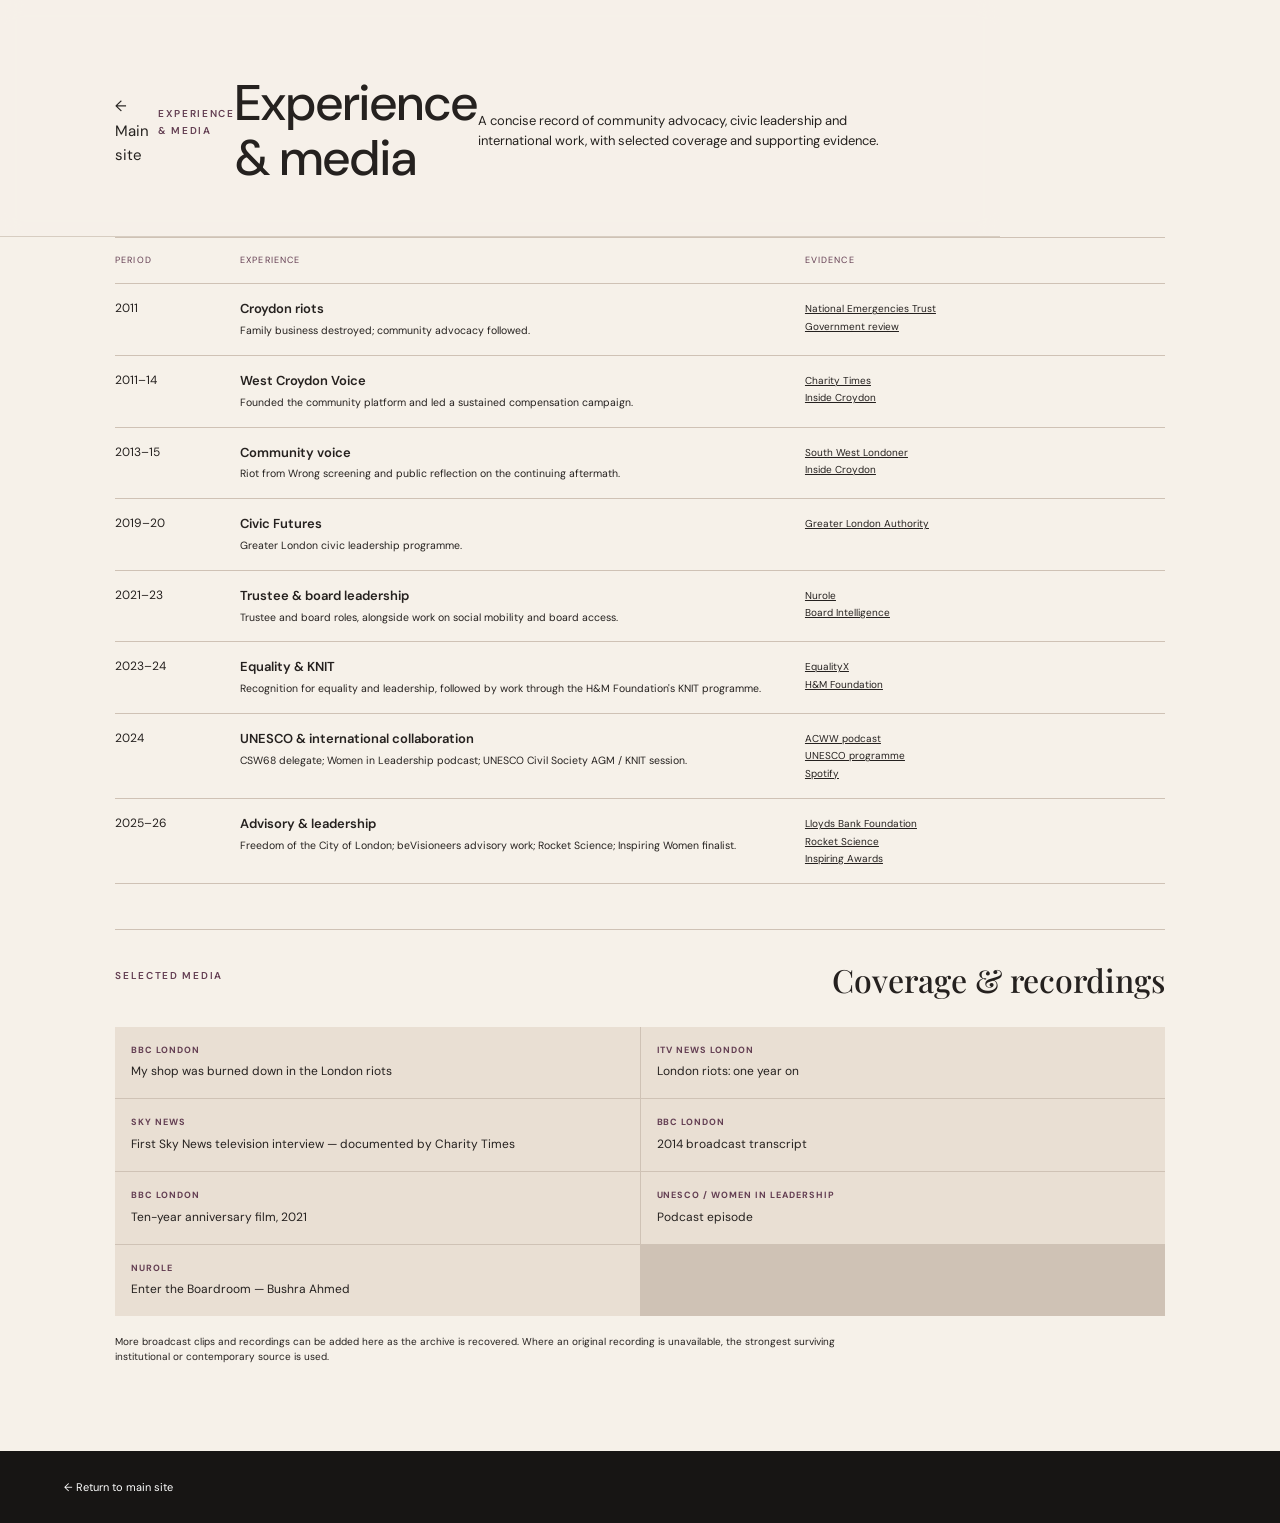
==== experience.html @ 8c18f3ee "Add files via upload" ====
<!doctype html>
<html lang="en">
<head>
<meta charset="utf-8"><meta name="viewport" content="width=device-width,initial-scale=1">
<title>Bushra Ahmed — Experience &amp; Media</title><link rel="stylesheet" href="styles.css">
</head>
<body>
<header class="record-head">
<a href="index.html">← Main site</a>
<p class="eyebrow">EXPERIENCE &amp; MEDIA</p>
<h1>Experience &amp; media</h1>
<p class="record-intro">A concise record of community advocacy, civic leadership and international work, with selected coverage and supporting evidence.</p>
</header>

<main class="record-main">
<section class="record-table">
<div class="record-row record-header"><div>Period</div><div>Experience</div><div>Evidence</div></div>
<div class="record-row"><div>2011</div><div><strong>Croydon riots</strong><small>Family business destroyed; community advocacy followed.</small></div><div><a href="https://nationalemergenciestrust.org.uk/bushra-ahmed-survivor-7-7-croydon-riots-2011/">National Emergencies Trust</a><br><a href="https://assets.publishing.service.gov.uk/government/uploads/system/uploads/attachment_data/file/255990/riot_damages_act_review.pdf">Government review</a></div></div>
<div class="record-row"><div>2011–14</div><div><strong>West Croydon Voice</strong><small>Founded the community platform and led a sustained compensation campaign.</small></div><div><a href="https://www.charitytimes.com/ct/interview-profile-bushra-ahmed.php">Charity Times</a><br><a href="https://insidecroydon.com/2013/11/26/aunt-of-mark-duggan-to-speak-at-riots-film-croydon-screening/">Inside Croydon</a></div></div>
<div class="record-row"><div>2013–15</div><div><strong>Community voice</strong><small>Riot from Wrong screening and public reflection on the continuing aftermath.</small></div><div><a href="https://www.swlondoner.co.uk/news/06122013-croydon-community-discuss-2011-riots-following-screening-of-award-winning-documentary">South West Londoner</a><br><a href="https://insidecroydon.com/2015/08/07/88-theres-real-anxiety-that-the-riots-could-happen-again/">Inside Croydon</a></div></div>
<div class="record-row"><div>2019–20</div><div><strong>Civic Futures</strong><small>Greater London civic leadership programme.</small></div><div><a href="https://www.london.gov.uk/programmes-strategies/communities-and-social-justice/civil-society/civic-futures">Greater London Authority</a></div></div>
<div class="record-row"><div>2021–23</div><div><strong>Trustee &amp; board leadership</strong><small>Trustee and board roles, alongside work on social mobility and board access.</small></div><div><a href="https://www.nurole.com/nurole-podcast-enter-the-boardroom">Nurole</a><br><a href="https://www.boardintelligence.com/blog/director-community-social-mobility">Board Intelligence</a></div></div>
<div class="record-row"><div>2023–24</div><div><strong>Equality &amp; KNIT</strong><small>Recognition for equality and leadership, followed by work through the H&amp;M Foundation's KNIT programme.</small></div><div><a href="https://www.equalityx.co.uk/europe-winners-2023">EqualityX</a><br><a href="https://hmfoundation.com/project/knit-accelerating-inclusion-in-fashion/">H&amp;M Foundation</a></div></div>
<div class="record-row"><div>2024</div><div><strong>UNESCO &amp; international collaboration</strong><small>CSW68 delegate; Women in Leadership podcast; UNESCO Civil Society AGM / KNIT session.</small></div><div><a href="https://acww.org.uk/podcast">ACWW podcast</a><br><a href="https://indico.un.org/event/1014712/attachments/19116/55444/2024CIONG%20-%20Preliminary%20Programme.pdf">UNESCO programme</a><br><a href="https://open.spotify.com/episode/09EClgMxt04wd1wsuZ6Qv9">Spotify</a></div></div>
<div class="record-row"><div>2025–26</div><div><strong>Advisory &amp; leadership</strong><small>Freedom of the City of London; beVisioneers advisory work; Rocket Science; Inspiring Women finalist.</small></div><div><a href="https://www.lloydsbankfoundation.org.uk/about-us/meet-us/bushra-ahmed/">Lloyds Bank Foundation</a><br><a href="https://rocketsciencelab.co.uk/staff/bushra-ahmed/">Rocket Science</a><br><a href="https://www.inspiringawards.co.uk/2026-finalist-bushra-ahmed/">Inspiring Awards</a></div></div>
</section>

<section class="media-record">
<div class="section-heading"><p class="eyebrow">SELECTED MEDIA</p><h2>Coverage &amp; recordings</h2></div>
<div class="media-list">
<a href="https://www.facebook.com/BBCLondon/videos/my-shop-was-burned-down-in-the-london-riots/546821029788442/"><b>BBC London</b><span>My shop was burned down in the London riots</span></a>
<a href="https://www.itv.com/news/london/story/2012-08-06/london-riots-one-year-on/"><b>ITV News London</b><span>London riots: one year on</span></a>
<a href="https://www.charitytimes.com/ct/interview-profile-bushra-ahmed.php"><b>Sky News</b><span>First Sky News television interview — documented by Charity Times</span></a>
<a href="https://subsaga.com/bbc/weather/bbc-london-news/2014/06/05/b045g519.html"><b>BBC London</b><span>2014 broadcast transcript</span></a>
<a href="https://www.youtube.com/watch?v=dvjyltSQkc4"><b>BBC London</b><span>Ten-year anniversary film, 2021</span></a>
<a href="https://open.spotify.com/episode/09EClgMxt04wd1wsuZ6Qv9"><b>UNESCO / Women in Leadership</b><span>Podcast episode</span></a>
<a href="https://www.nurole.com/nurole-podcast-enter-the-boardroom"><b>Nurole</b><span>Enter the Boardroom — Bushra Ahmed</span></a>
</div>
<p class="archive-note-small">More broadcast clips and recordings can be added here as the archive is recovered. Where an original recording is unavailable, the strongest surviving institutional or contemporary source is used.</p>
</section>
</main>
<footer><a href="index.html">← Return to main site</a></footer>
</body></html>
---- styles.css ----
@import url('https://fonts.googleapis.com/css2?family=DM+Sans:wght@400;500;600&family=Playfair+Display:ital,wght@0,500;0,600;1,500;1,600&display=swap');:root{--paper:#f6f1e9;--ink:#25211f;--plum:#633e52;--sand:#e9dfd3;--line:#d7cdc1}*{box-sizing:border-box}html{scroll-behavior:smooth}body{margin:0;background:var(--paper);color:var(--ink);font:15px/1.65 'DM Sans',sans-serif}a{color:inherit;text-decoration:none}header{position:sticky;top:0;z-index:9;display:flex;justify-content:space-between;align-items:center;padding:17px 5vw;background:#f6f1e9ee;backdrop-filter:blur(10px);border-bottom:1px solid var(--line)}.brand{font-size:12px;font-weight:600;letter-spacing:.1em}nav{display:flex;gap:22px;font-size:11px}.eyebrow{font-size:10px;letter-spacing:.17em;font-weight:600;color:var(--plum);margin:0 0 17px}.opening{min-height:78vh;display:grid;grid-template-columns:1.25fr .65fr;gap:8vw;align-items:center;padding:7vw 9vw}.opening h1,h2{font:500 clamp(43px,5.7vw,80px)/1.04 'Playfair Display',serif;margin:0}.opening h1 em,h2 em{color:var(--plum)}.lede{max-width:690px;font-size:18px;margin:28px 0}.button{display:inline-block;background:var(--plum);color:#fff;padding:12px 20px;font-size:12px;font-weight:600}.photo{min-height:390px;background:linear-gradient(145deg,#c6baaf,#e3dbd1 48%,#97877d);display:flex;align-items:flex-end;padding:25px;color:#fff;position:relative;overflow:hidden}.photo:before{content:'';position:absolute;inset:0;background:linear-gradient(180deg,transparent 30%,#201b1b99)}.photo>div{position:relative;z-index:1}.photo span,.photo strong,.photo small{display:block}.photo span{font-size:9px;letter-spacing:.15em}.photo strong{font:500 27px 'Playfair Display',serif;margin:4px 0}.photo small{font-size:11px}.portrait{min-height:470px}.now{background:var(--plum);color:#fff;padding:8vw 9vw}.now h2{margin-bottom:48px}.light{color:#e0d0bc}.now-grid{display:grid;grid-template-columns:repeat(4,1fr);gap:22px}.now-grid article{border-top:1px solid #ffffff55;padding:20px 2px}.now-grid article>span{font-size:10px;color:#dec7a9}.now-grid h3{font:500 28px 'Playfair Display',serif;margin:10px 0}.now-grid p{margin:0}.now-grid .role{margin-top:17px;color:#dbc7a9;font-size:12px}.now-grid a{display:inline-block;margin-top:12px;color:#dec7a9;font-size:10px}.now-note{margin-top:35px;padding-top:20px;border-top:1px solid #ffffff33;font-size:12px;color:#eee1d2}.now-note a{color:#dec7a9}.work{display:grid;grid-template-columns:.7fr 1.3fr;gap:9vw;padding:10vw 9vw}.work-list{display:grid;grid-template-columns:1fr 1fr;gap:0 35px}.work-list div{border-top:1px solid var(--line);padding:20px 0}.work-list b{font:500 25px 'Playfair Display',serif}.work-list p{margin:7px 0}.humanitree{display:grid;grid-template-columns:1fr 1fr;gap:8vw;padding:0 9vw 10vw;align-items:center}.humanitree h2{margin-bottom:20px}.humanitree a{color:var(--plum);font-weight:600;font-size:12px;display:block;margin-top:9px}.journey{background:var(--sand);padding:10vw 9vw}.timeline{display:grid;grid-template-columns:repeat(2,1fr);gap:0 50px;margin-top:55px}.timeline>div{display:grid;grid-template-columns:90px 1fr;gap:8px;border-top:1px solid #cfc2b5;padding:18px 0;min-height:100px}.timeline b{font-size:11px;color:var(--plum)}.timeline span{font:500 24px 'Playfair Display',serif}.timeline small{grid-column:2;font-size:12px}.timeline a{grid-column:2;color:var(--plum);font-size:10px;font-weight:600}.voice{background:var(--ink);color:#fff;padding:10vw 9vw;display:grid;grid-template-columns:1fr 1fr;gap:9vw}.voice h2{margin-bottom:25px}.media-cards{display:grid;grid-template-columns:1fr 1fr;gap:15px}.media-cards article{border:1px solid #ffffff33;padding:25px;min-height:125px}.media-cards b{display:block;font-size:10px;letter-spacing:.12em;color:#dec7a9}.media-cards span{display:block;margin-top:10px;font:500 20px 'Playfair Display',serif}.media-cards small{display:block;margin-top:8px;color:#c8bdb3}.evidence{display:grid;grid-template-columns:.7fr 1.3fr;gap:8vw;padding:9vw;background:#eee5db}.evidence h2{font-size:clamp(48px,6vw,78px)}.sourceintro{max-width:600px}.source-groups{display:grid;grid-template-columns:1fr 1fr;gap:25px 40px}.source-groups h3{grid-column:1/-1;margin:15px 0 -15px;font:500 25px 'Playfair Display',serif}.source-groups a{color:var(--plum);font-size:12px;font-weight:600;border-top:1px solid var(--line);padding-top:10px}.contact{text-align:center;padding:11vw 7vw}.contact h2{margin-bottom:20px}.contact .button{margin-top:10px}footer{background:#171514;color:#fff;padding:27px 5vw;display:flex;justify-content:space-between;font-size:11px}@media(max-width:800px){nav{display:none}.opening,.work,.humanitree,.voice,.evidence{grid-template-columns:1fr;padding:17vw 7vw}.portrait{min-height:400px}.now,.journey,.contact{padding:17vw 7vw}.now-grid,.work-list,.media-cards,.source-groups{grid-template-columns:1fr 1fr}.timeline{grid-template-columns:1fr}footer{flex-direction:column;gap:9px}}@media(max-width:520px){.now-grid,.work-list,.media-cards,.source-groups{grid-template-columns:1fr}.opening h1{font-size:48px}}
.unesco-feature{display:grid;grid-template-columns:1.25fr .75fr;gap:8vw;padding:10vw 9vw;background:#e8ded2}.unesco-feature h2{margin-bottom:25px}.unesco-buttons{display:flex;gap:10px;flex-wrap:wrap;margin-top:25px}.button.secondary{background:transparent;color:var(--plum);border:1px solid var(--plum)}.verification{font-size:11px;color:#6f6259;margin-top:20px}.unesco-facts{border-left:1px solid #cfc2b5;padding-left:35px}.unesco-facts div{border-top:1px solid #cfc2b5;padding:20px 0}.unesco-facts b{display:block;font-size:10px;letter-spacing:.14em;color:var(--plum)}.unesco-facts span{display:block;font:500 22px 'Playfair Display',serif;margin-top:5px}@media(max-width:800px){.unesco-feature{grid-template-columns:1fr;padding:17vw 7vw}.unesco-facts{border-left:0;padding-left:0}}

.compact-timeline{max-width:900px;margin:55px auto 0;border-left:1px solid #cfc2b5;padding-left:38px}.compact-timeline>div{position:relative;border-top:1px solid #cfc2b5;padding:22px 0 24px;display:grid;grid-template-columns:125px 1fr;gap:8px}.compact-timeline>div:before{content:'';position:absolute;left:-43px;top:29px;width:8px;height:8px;border:1px solid #8c7565;background:var(--sand);border-radius:50%}.compact-timeline b{font-size:11px;color:var(--plum)}.compact-timeline span{font:500 25px 'Playfair Display',serif}.compact-timeline small{grid-column:2;font-size:12px;max-width:620px}@media(max-width:600px){.compact-timeline{padding-left:25px}.compact-timeline>div{grid-template-columns:1fr}.compact-timeline small{grid-column:auto}.compact-timeline>div:before{left:-30px}}

/* Final compact homepage timeline */
.journey{padding:7vw 9vw}.compact-timeline{max-width:900px;margin:35px auto 0;border-top:1px solid #cfc2b5}.compact-timeline>div{display:grid;grid-template-columns:100px 1fr 1.6fr;gap:15px;align-items:baseline;border-bottom:1px solid #cfc2b5;padding:16px 0}.compact-timeline b{font-size:10px;letter-spacing:.08em;color:var(--plum)}.compact-timeline span{font:500 20px 'Playfair Display',serif}.compact-timeline small{font-size:11px;line-height:1.5}.journey-note{max-width:900px;margin:22px auto 0;font-size:11px}.journey-note a{text-decoration:underline}@media(max-width:650px){.journey{padding:12vw 7vw}.compact-timeline>div{grid-template-columns:75px 1fr;gap:5px}.compact-timeline small{grid-column:2}.compact-timeline span{font-size:18px}}

.media-voice-archive{margin-top:45px;padding-top:30px;border-top:1px solid #cfc2b5}.media-links{display:grid;grid-template-columns:repeat(2,1fr);gap:1px;background:#cfc2b5}.media-links a{background:var(--sand);padding:22px;text-decoration:none}.media-links b{display:block;font-size:9px;letter-spacing:.12em;color:var(--plum)}.media-links span{display:block;margin-top:7px;font:500 17px 'Playfair Display',serif}@media(max-width:650px){.media-links{grid-template-columns:1fr}.media-links a{padding:18px 0;border-bottom:1px solid #cfc2b5}}

.section-heading{display:flex;justify-content:space-between;align-items:end;gap:25px}.section-heading h2{font-size:clamp(24px,3vw,38px);margin:5px 0}.journey-button{font-size:12px;text-decoration:underline;white-space:nowrap}.journey-summary{max-width:780px;font-size:13px}.record-head{padding:6vw 9vw 4vw;max-width:1000px}.record-head h1{font-size:clamp(34px,5vw,58px);font-weight:500;line-height:1.05;margin:14px 0}.record-intro{max-width:680px;font-size:14px;line-height:1.6}.record-main{padding:0 9vw 8vw}.record-table{max-width:1100px;border-top:1px solid #cfc2b5}.record-row{display:grid;grid-template-columns:100px 1.5fr 1fr;gap:25px;border-bottom:1px solid #cfc2b5;padding:19px 0;align-items:start;font-size:12px;line-height:1.45}.record-header{font-size:9px;text-transform:uppercase;letter-spacing:.12em;color:var(--plum);padding:10px 0}.record-row strong{display:block;font-size:14px;font-weight:600}.record-row small{display:block;margin-top:4px;font-size:11px;line-height:1.5}.record-row a{font-size:10px;text-decoration:underline}.media-record{max-width:1100px;margin-top:60px;padding-top:35px;border-top:1px solid #cfc2b5}.media-list{display:grid;grid-template-columns:repeat(2,1fr);gap:1px;background:#cfc2b5;margin-top:25px}.media-list a{background:var(--sand);padding:19px;text-decoration:none}.media-list b{display:block;font-size:9px;letter-spacing:.11em;color:var(--plum);text-transform:uppercase}.media-list span{display:block;margin-top:5px;font-size:13px}.archive-note-small{font-size:10px;line-height:1.5;max-width:760px;margin-top:18px}@media(max-width:700px){.section-heading{display:block}.record-head{padding:12vw 7vw 6vw}.record-main{padding:0 7vw 12vw}.record-row{grid-template-columns:65px 1fr;gap:12px}.record-row>div:nth-child(3){grid-column:2}.record-header{display:none}.media-list{grid-template-columns:1fr}}

/* Cohesive professional record/media page */
.record-head{padding:5vw 9vw 3vw}
.record-head h1{font-size:clamp(30px,4vw,50px);font-weight:500;line-height:1.1;margin:12px 0}
.record-intro{font-size:13px;line-height:1.55}
.record-main{padding:0 9vw 6vw}
.section-heading h2{font-size:clamp(22px,2.5vw,32px);font-weight:500;margin:5px 0}
.media-record{margin-top:45px;padding-top:28px}
.media-list a{padding:16px}
.media-list span{font-size:12px}
.record-row{padding:16px 0}
.record-row strong{font-size:13px}
.record-row small{font-size:10.5px}
@media(max-width:700px){.record-head{padding:10vw 7vw 5vw}.record-main{padding:0 7vw 10vw}}
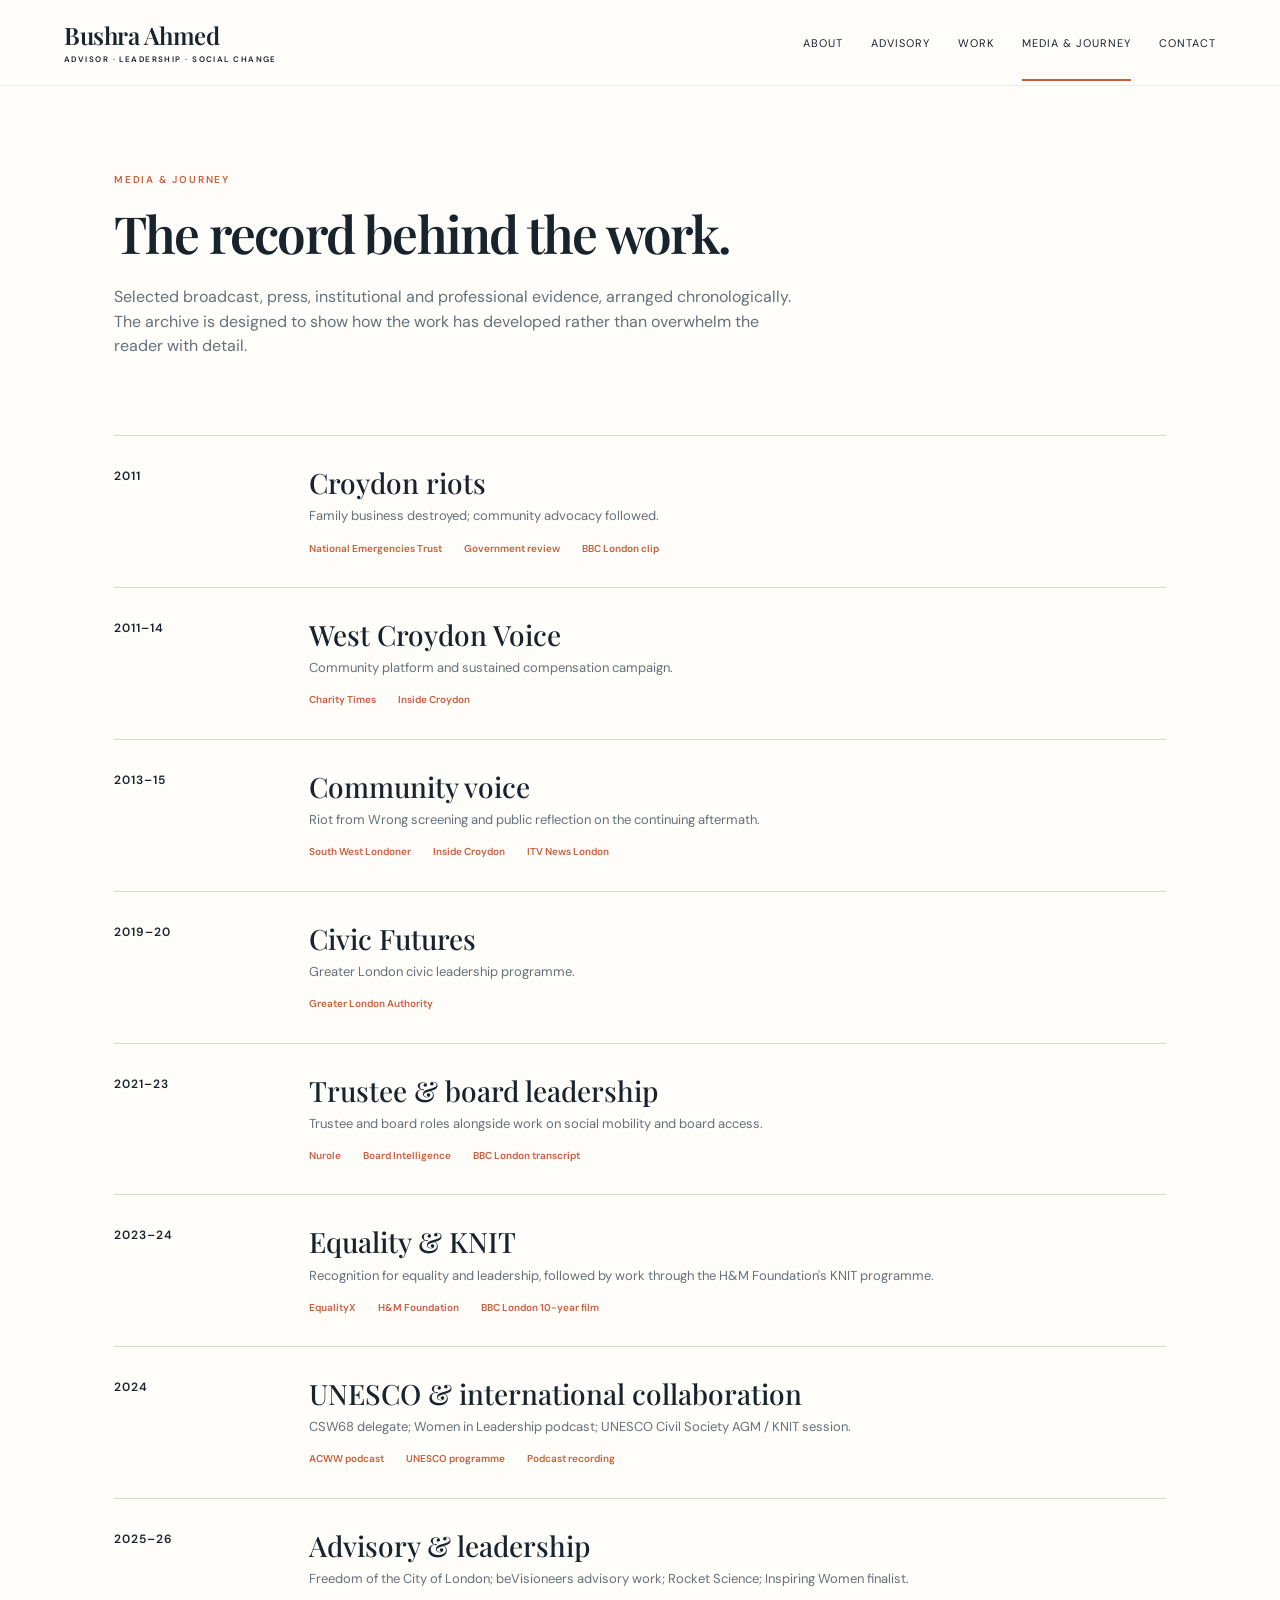
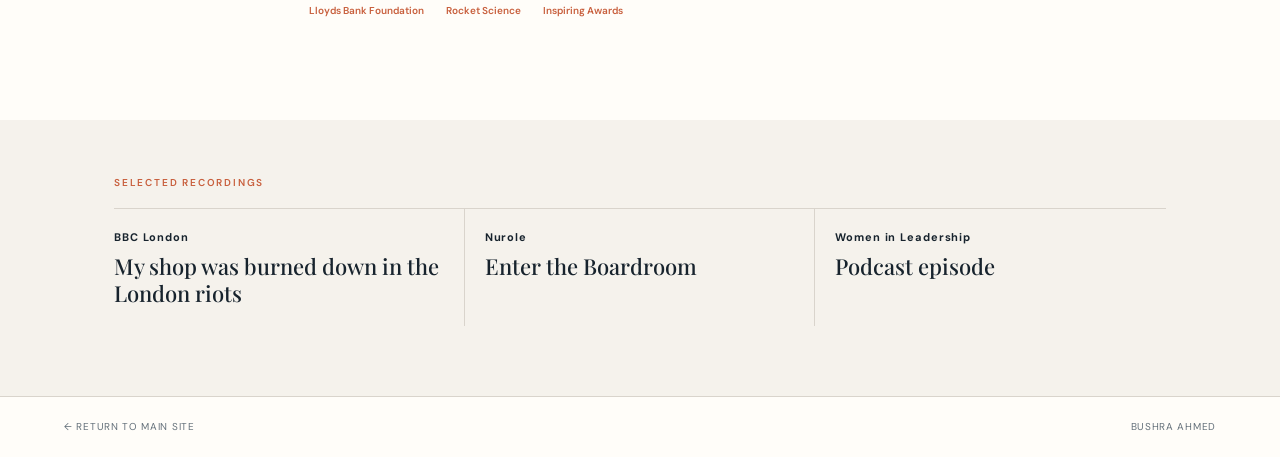
==== commit 1d4c32fd: "Add files via upload" ====
--- a/experience.html
+++ b/experience.html
@@ -1,43 +1,20 @@
 <!doctype html>
 <html lang="en">
-<head>
-<meta charset="utf-8"><meta name="viewport" content="width=device-width,initial-scale=1">
-<title>Bushra Ahmed — Experience &amp; Media</title><link rel="stylesheet" href="styles.css">
-</head>
+<head><meta charset="utf-8"><meta name="viewport" content="width=device-width,initial-scale=1"><title>Bushra Ahmed | Media & Journey</title><meta name="description" content="Bushra Ahmed — selected media, evidence and professional journey."><link rel="stylesheet" href="styles.css"></head>
 <body>
-<header class="record-head">
-<a href="index.html">← Main site</a>
-<p class="eyebrow">EXPERIENCE &amp; MEDIA</p>
-<h1>Experience &amp; media</h1>
-<p class="record-intro">A concise record of community advocacy, civic leadership and international work, with selected coverage and supporting evidence.</p>
-</header>
-
-<main class="record-main">
-<section class="record-table">
-<div class="record-row record-header"><div>Period</div><div>Experience</div><div>Evidence</div></div>
-<div class="record-row"><div>2011</div><div><strong>Croydon riots</strong><small>Family business destroyed; community advocacy followed.</small></div><div><a href="https://nationalemergenciestrust.org.uk/bushra-ahmed-survivor-7-7-croydon-riots-2011/">National Emergencies Trust</a><br><a href="https://assets.publishing.service.gov.uk/government/uploads/system/uploads/attachment_data/file/255990/riot_damages_act_review.pdf">Government review</a></div></div>
-<div class="record-row"><div>2011–14</div><div><strong>West Croydon Voice</strong><small>Founded the community platform and led a sustained compensation campaign.</small></div><div><a href="https://www.charitytimes.com/ct/interview-profile-bushra-ahmed.php">Charity Times</a><br><a href="https://insidecroydon.com/2013/11/26/aunt-of-mark-duggan-to-speak-at-riots-film-croydon-screening/">Inside Croydon</a></div></div>
-<div class="record-row"><div>2013–15</div><div><strong>Community voice</strong><small>Riot from Wrong screening and public reflection on the continuing aftermath.</small></div><div><a href="https://www.swlondoner.co.uk/news/06122013-croydon-community-discuss-2011-riots-following-screening-of-award-winning-documentary">South West Londoner</a><br><a href="https://insidecroydon.com/2015/08/07/88-theres-real-anxiety-that-the-riots-could-happen-again/">Inside Croydon</a></div></div>
-<div class="record-row"><div>2019–20</div><div><strong>Civic Futures</strong><small>Greater London civic leadership programme.</small></div><div><a href="https://www.london.gov.uk/programmes-strategies/communities-and-social-justice/civil-society/civic-futures">Greater London Authority</a></div></div>
-<div class="record-row"><div>2021–23</div><div><strong>Trustee &amp; board leadership</strong><small>Trustee and board roles, alongside work on social mobility and board access.</small></div><div><a href="https://www.nurole.com/nurole-podcast-enter-the-boardroom">Nurole</a><br><a href="https://www.boardintelligence.com/blog/director-community-social-mobility">Board Intelligence</a></div></div>
-<div class="record-row"><div>2023–24</div><div><strong>Equality &amp; KNIT</strong><small>Recognition for equality and leadership, followed by work through the H&amp;M Foundation's KNIT programme.</small></div><div><a href="https://www.equalityx.co.uk/europe-winners-2023">EqualityX</a><br><a href="https://hmfoundation.com/project/knit-accelerating-inclusion-in-fashion/">H&amp;M Foundation</a></div></div>
-<div class="record-row"><div>2024</div><div><strong>UNESCO &amp; international collaboration</strong><small>CSW68 delegate; Women in Leadership podcast; UNESCO Civil Society AGM / KNIT session.</small></div><div><a href="https://acww.org.uk/podcast">ACWW podcast</a><br><a href="https://indico.un.org/event/1014712/attachments/19116/55444/2024CIONG%20-%20Preliminary%20Programme.pdf">UNESCO programme</a><br><a href="https://open.spotify.com/episode/09EClgMxt04wd1wsuZ6Qv9">Spotify</a></div></div>
-<div class="record-row"><div>2025–26</div><div><strong>Advisory &amp; leadership</strong><small>Freedom of the City of London; beVisioneers advisory work; Rocket Science; Inspiring Women finalist.</small></div><div><a href="https://www.lloydsbankfoundation.org.uk/about-us/meet-us/bushra-ahmed/">Lloyds Bank Foundation</a><br><a href="https://rocketsciencelab.co.uk/staff/bushra-ahmed/">Rocket Science</a><br><a href="https://www.inspiringawards.co.uk/2026-finalist-bushra-ahmed/">Inspiring Awards</a></div></div>
+<header class="site-header compact-head"><a class="brand" href="index.html">Bushra Ahmed<span>ADVISOR · LEADERSHIP · SOCIAL CHANGE</span></a><nav><a href="index.html">About</a><a href="index.html#advisory">Advisory</a><a href="index.html#work">Work</a><a class="active" href="experience.html">Media &amp; Journey</a><a href="index.html#contact">Contact</a></nav></header>
+<main>
+<section class="record-hero"><p class="eyebrow">MEDIA &amp; JOURNEY</p><h1>The record behind the work.</h1><p>Selected broadcast, press, institutional and professional evidence, arranged chronologically. The archive is designed to show how the work has developed rather than overwhelm the reader with detail.</p></section>
+<section class="timeline">
+<div class="timeline-row"><div class="year">2011</div><div><h2>Croydon riots</h2><p>Family business destroyed; community advocacy followed.</p><div class="links"><a href="https://nationalemergenciestrust.org.uk/bushra-ahmed-survivor-7-7-croydon-riots-2011/">National Emergencies Trust</a><a href="https://assets.publishing.service.gov.uk/government/uploads/system/uploads/attachment_data/file/255990/riot_damages_act_review.pdf">Government review</a><a href="https://www.facebook.com/BBCLondon/videos/my-shop-was-burned-down-in-the-london-riots/546821029788442/">BBC London clip</a></div></div></div>
+<div class="timeline-row"><div class="year">2011–14</div><div><h2>West Croydon Voice</h2><p>Community platform and sustained compensation campaign.</p><div class="links"><a href="https://www.charitytimes.com/ct/interview-profile-bushra-ahmed.php">Charity Times</a><a href="https://insidecroydon.com/2013/11/26/aunt-of-mark-duggan-to-speak-at-riots-film-croydon-screening/">Inside Croydon</a></div></div></div>
+<div class="timeline-row"><div class="year">2013–15</div><div><h2>Community voice</h2><p>Riot from Wrong screening and public reflection on the continuing aftermath.</p><div class="links"><a href="https://www.swlondoner.co.uk/news/06122013-croydon-community-discuss-2011-riots-following-screening-of-award-winning-documentary">South West Londoner</a><a href="https://insidecroydon.com/2015/08/07/88-theres-real-anxiety-that-the-riots-could-happen-again/">Inside Croydon</a><a href="https://www.itv.com/news/london/story/2012-08-06/london-riots-one-year-on/">ITV News London</a></div></div></div>
+<div class="timeline-row"><div class="year">2019–20</div><div><h2>Civic Futures</h2><p>Greater London civic leadership programme.</p><div class="links"><a href="https://www.london.gov.uk/programmes-strategies/communities-and-social-justice/civil-society/civic-futures">Greater London Authority</a></div></div></div>
+<div class="timeline-row"><div class="year">2021–23</div><div><h2>Trustee &amp; board leadership</h2><p>Trustee and board roles alongside work on social mobility and board access.</p><div class="links"><a href="https://www.nurole.com/nurole-podcast-enter-the-boardroom">Nurole</a><a href="https://www.boardintelligence.com/blog/director-community-social-mobility">Board Intelligence</a><a href="https://subsaga.com/bbc/weather/bbc-london-news/2014/06/05/b045g519.html">BBC London transcript</a></div></div></div>
+<div class="timeline-row"><div class="year">2023–24</div><div><h2>Equality &amp; KNIT</h2><p>Recognition for equality and leadership, followed by work through the H&amp;M Foundation's KNIT programme.</p><div class="links"><a href="https://www.equalityx.co.uk/europe-winners-2023">EqualityX</a><a href="https://hmfoundation.com/project/knit-accelerating-inclusion-in-fashion/">H&amp;M Foundation</a><a href="https://www.youtube.com/watch?v=dvjyltSQkc4">BBC London 10-year film</a></div></div></div>
+<div class="timeline-row"><div class="year">2024</div><div><h2>UNESCO &amp; international collaboration</h2><p>CSW68 delegate; Women in Leadership podcast; UNESCO Civil Society AGM / KNIT session.</p><div class="links"><a href="https://acww.org.uk/podcast">ACWW podcast</a><a href="https://indico.un.org/event/1014712/attachments/19116/55444/2024CIONG%20-%20Preliminary%20Programme.pdf">UNESCO programme</a><a href="https://open.spotify.com/episode/09EClgMxt04wd1wsuZ6Qv9">Podcast recording</a></div></div></div>
+<div class="timeline-row"><div class="year">2025–26</div><div><h2>Advisory &amp; leadership</h2><p>Freedom of the City of London; beVisioneers advisory work; Rocket Science; Inspiring Women finalist.</p><div class="links"><a href="https://www.lloydsbankfoundation.org.uk/about-us/meet-us/bushra-ahmed/">Lloyds Bank Foundation</a><a href="https://rocketsciencelab.co.uk/staff/bushra-ahmed/">Rocket Science</a><a href="https://www.inspiringawards.co.uk/2026-finalist-bushra-ahmed/">Inspiring Awards</a></div></div></div>
 </section>
-
-<section class="media-record">
-<div class="section-heading"><p class="eyebrow">SELECTED MEDIA</p><h2>Coverage &amp; recordings</h2></div>
-<div class="media-list">
-<a href="https://www.facebook.com/BBCLondon/videos/my-shop-was-burned-down-in-the-london-riots/546821029788442/"><b>BBC London</b><span>My shop was burned down in the London riots</span></a>
-<a href="https://www.itv.com/news/london/story/2012-08-06/london-riots-one-year-on/"><b>ITV News London</b><span>London riots: one year on</span></a>
-<a href="https://www.charitytimes.com/ct/interview-profile-bushra-ahmed.php"><b>Sky News</b><span>First Sky News television interview — documented by Charity Times</span></a>
-<a href="https://subsaga.com/bbc/weather/bbc-london-news/2014/06/05/b045g519.html"><b>BBC London</b><span>2014 broadcast transcript</span></a>
-<a href="https://www.youtube.com/watch?v=dvjyltSQkc4"><b>BBC London</b><span>Ten-year anniversary film, 2021</span></a>
-<a href="https://open.spotify.com/episode/09EClgMxt04wd1wsuZ6Qv9"><b>UNESCO / Women in Leadership</b><span>Podcast episode</span></a>
-<a href="https://www.nurole.com/nurole-podcast-enter-the-boardroom"><b>Nurole</b><span>Enter the Boardroom — Bushra Ahmed</span></a>
-</div>
-<p class="archive-note-small">More broadcast clips and recordings can be added here as the archive is recovered. Where an original recording is unavailable, the strongest surviving institutional or contemporary source is used.</p>
-</section>
-</main>
-<footer><a href="index.html">← Return to main site</a></footer>
-</body></html>+<section class="media-note"><p class="eyebrow">SELECTED RECORDINGS</p><div class="media-grid"><a href="https://www.facebook.com/BBCLondon/videos/my-shop-was-burned-down-in-the-london-riots/546821029788442/"><b>BBC London</b><span>My shop was burned down in the London riots</span></a><a href="https://www.nurole.com/nurole-podcast-enter-the-boardroom"><b>Nurole</b><span>Enter the Boardroom</span></a><a href="https://open.spotify.com/episode/09EClgMxt04wd1wsuZ6Qv9"><b>Women in Leadership</b><span>Podcast episode</span></a></div></section>
+</main><footer><a href="index.html">← Return to main site</a><span>Bushra Ahmed</span></footer>
+</body></html>
--- a/styles.css
+++ b/styles.css
@@ -1,25 +1,4 @@
-@import url('https://fonts.googleapis.com/css2?family=DM+Sans:wght@400;500;600&family=Playfair+Display:ital,wght@0,500;0,600;1,500;1,600&display=swap');:root{--paper:#f6f1e9;--ink:#25211f;--plum:#633e52;--sand:#e9dfd3;--line:#d7cdc1}*{box-sizing:border-box}html{scroll-behavior:smooth}body{margin:0;background:var(--paper);color:var(--ink);font:15px/1.65 'DM Sans',sans-serif}a{color:inherit;text-decoration:none}header{position:sticky;top:0;z-index:9;display:flex;justify-content:space-between;align-items:center;padding:17px 5vw;background:#f6f1e9ee;backdrop-filter:blur(10px);border-bottom:1px solid var(--line)}.brand{font-size:12px;font-weight:600;letter-spacing:.1em}nav{display:flex;gap:22px;font-size:11px}.eyebrow{font-size:10px;letter-spacing:.17em;font-weight:600;color:var(--plum);margin:0 0 17px}.opening{min-height:78vh;display:grid;grid-template-columns:1.25fr .65fr;gap:8vw;align-items:center;padding:7vw 9vw}.opening h1,h2{font:500 clamp(43px,5.7vw,80px)/1.04 'Playfair Display',serif;margin:0}.opening h1 em,h2 em{color:var(--plum)}.lede{max-width:690px;font-size:18px;margin:28px 0}.button{display:inline-block;background:var(--plum);color:#fff;padding:12px 20px;font-size:12px;font-weight:600}.photo{min-height:390px;background:linear-gradient(145deg,#c6baaf,#e3dbd1 48%,#97877d);display:flex;align-items:flex-end;padding:25px;color:#fff;position:relative;overflow:hidden}.photo:before{content:'';position:absolute;inset:0;background:linear-gradient(180deg,transparent 30%,#201b1b99)}.photo>div{position:relative;z-index:1}.photo span,.photo strong,.photo small{display:block}.photo span{font-size:9px;letter-spacing:.15em}.photo strong{font:500 27px 'Playfair Display',serif;margin:4px 0}.photo small{font-size:11px}.portrait{min-height:470px}.now{background:var(--plum);color:#fff;padding:8vw 9vw}.now h2{margin-bottom:48px}.light{color:#e0d0bc}.now-grid{display:grid;grid-template-columns:repeat(4,1fr);gap:22px}.now-grid article{border-top:1px solid #ffffff55;padding:20px 2px}.now-grid article>span{font-size:10px;color:#dec7a9}.now-grid h3{font:500 28px 'Playfair Display',serif;margin:10px 0}.now-grid p{margin:0}.now-grid .role{margin-top:17px;color:#dbc7a9;font-size:12px}.now-grid a{display:inline-block;margin-top:12px;color:#dec7a9;font-size:10px}.now-note{margin-top:35px;padding-top:20px;border-top:1px solid #ffffff33;font-size:12px;color:#eee1d2}.now-note a{color:#dec7a9}.work{display:grid;grid-template-columns:.7fr 1.3fr;gap:9vw;padding:10vw 9vw}.work-list{display:grid;grid-template-columns:1fr 1fr;gap:0 35px}.work-list div{border-top:1px solid var(--line);padding:20px 0}.work-list b{font:500 25px 'Playfair Display',serif}.work-list p{margin:7px 0}.humanitree{display:grid;grid-template-columns:1fr 1fr;gap:8vw;padding:0 9vw 10vw;align-items:center}.humanitree h2{margin-bottom:20px}.humanitree a{color:var(--plum);font-weight:600;font-size:12px;display:block;margin-top:9px}.journey{background:var(--sand);padding:10vw 9vw}.timeline{display:grid;grid-template-columns:repeat(2,1fr);gap:0 50px;margin-top:55px}.timeline>div{display:grid;grid-template-columns:90px 1fr;gap:8px;border-top:1px solid #cfc2b5;padding:18px 0;min-height:100px}.timeline b{font-size:11px;color:var(--plum)}.timeline span{font:500 24px 'Playfair Display',serif}.timeline small{grid-column:2;font-size:12px}.timeline a{grid-column:2;color:var(--plum);font-size:10px;font-weight:600}.voice{background:var(--ink);color:#fff;padding:10vw 9vw;display:grid;grid-template-columns:1fr 1fr;gap:9vw}.voice h2{margin-bottom:25px}.media-cards{display:grid;grid-template-columns:1fr 1fr;gap:15px}.media-cards article{border:1px solid #ffffff33;padding:25px;min-height:125px}.media-cards b{display:block;font-size:10px;letter-spacing:.12em;color:#dec7a9}.media-cards span{display:block;margin-top:10px;font:500 20px 'Playfair Display',serif}.media-cards small{display:block;margin-top:8px;color:#c8bdb3}.evidence{display:grid;grid-template-columns:.7fr 1.3fr;gap:8vw;padding:9vw;background:#eee5db}.evidence h2{font-size:clamp(48px,6vw,78px)}.sourceintro{max-width:600px}.source-groups{display:grid;grid-template-columns:1fr 1fr;gap:25px 40px}.source-groups h3{grid-column:1/-1;margin:15px 0 -15px;font:500 25px 'Playfair Display',serif}.source-groups a{color:var(--plum);font-size:12px;font-weight:600;border-top:1px solid var(--line);padding-top:10px}.contact{text-align:center;padding:11vw 7vw}.contact h2{margin-bottom:20px}.contact .button{margin-top:10px}footer{background:#171514;color:#fff;padding:27px 5vw;display:flex;justify-content:space-between;font-size:11px}@media(max-width:800px){nav{display:none}.opening,.work,.humanitree,.voice,.evidence{grid-template-columns:1fr;padding:17vw 7vw}.portrait{min-height:400px}.now,.journey,.contact{padding:17vw 7vw}.now-grid,.work-list,.media-cards,.source-groups{grid-template-columns:1fr 1fr}.timeline{grid-template-columns:1fr}footer{flex-direction:column;gap:9px}}@media(max-width:520px){.now-grid,.work-list,.media-cards,.source-groups{grid-template-columns:1fr}.opening h1{font-size:48px}}
-.unesco-feature{display:grid;grid-template-columns:1.25fr .75fr;gap:8vw;padding:10vw 9vw;background:#e8ded2}.unesco-feature h2{margin-bottom:25px}.unesco-buttons{display:flex;gap:10px;flex-wrap:wrap;margin-top:25px}.button.secondary{background:transparent;color:var(--plum);border:1px solid var(--plum)}.verification{font-size:11px;color:#6f6259;margin-top:20px}.unesco-facts{border-left:1px solid #cfc2b5;padding-left:35px}.unesco-facts div{border-top:1px solid #cfc2b5;padding:20px 0}.unesco-facts b{display:block;font-size:10px;letter-spacing:.14em;color:var(--plum)}.unesco-facts span{display:block;font:500 22px 'Playfair Display',serif;margin-top:5px}@media(max-width:800px){.unesco-feature{grid-template-columns:1fr;padding:17vw 7vw}.unesco-facts{border-left:0;padding-left:0}}
-
-.compact-timeline{max-width:900px;margin:55px auto 0;border-left:1px solid #cfc2b5;padding-left:38px}.compact-timeline>div{position:relative;border-top:1px solid #cfc2b5;padding:22px 0 24px;display:grid;grid-template-columns:125px 1fr;gap:8px}.compact-timeline>div:before{content:'';position:absolute;left:-43px;top:29px;width:8px;height:8px;border:1px solid #8c7565;background:var(--sand);border-radius:50%}.compact-timeline b{font-size:11px;color:var(--plum)}.compact-timeline span{font:500 25px 'Playfair Display',serif}.compact-timeline small{grid-column:2;font-size:12px;max-width:620px}@media(max-width:600px){.compact-timeline{padding-left:25px}.compact-timeline>div{grid-template-columns:1fr}.compact-timeline small{grid-column:auto}.compact-timeline>div:before{left:-30px}}
-
-/* Final compact homepage timeline */
-.journey{padding:7vw 9vw}.compact-timeline{max-width:900px;margin:35px auto 0;border-top:1px solid #cfc2b5}.compact-timeline>div{display:grid;grid-template-columns:100px 1fr 1.6fr;gap:15px;align-items:baseline;border-bottom:1px solid #cfc2b5;padding:16px 0}.compact-timeline b{font-size:10px;letter-spacing:.08em;color:var(--plum)}.compact-timeline span{font:500 20px 'Playfair Display',serif}.compact-timeline small{font-size:11px;line-height:1.5}.journey-note{max-width:900px;margin:22px auto 0;font-size:11px}.journey-note a{text-decoration:underline}@media(max-width:650px){.journey{padding:12vw 7vw}.compact-timeline>div{grid-template-columns:75px 1fr;gap:5px}.compact-timeline small{grid-column:2}.compact-timeline span{font-size:18px}}
-
-.media-voice-archive{margin-top:45px;padding-top:30px;border-top:1px solid #cfc2b5}.media-links{display:grid;grid-template-columns:repeat(2,1fr);gap:1px;background:#cfc2b5}.media-links a{background:var(--sand);padding:22px;text-decoration:none}.media-links b{display:block;font-size:9px;letter-spacing:.12em;color:var(--plum)}.media-links span{display:block;margin-top:7px;font:500 17px 'Playfair Display',serif}@media(max-width:650px){.media-links{grid-template-columns:1fr}.media-links a{padding:18px 0;border-bottom:1px solid #cfc2b5}}
-
-.section-heading{display:flex;justify-content:space-between;align-items:end;gap:25px}.section-heading h2{font-size:clamp(24px,3vw,38px);margin:5px 0}.journey-button{font-size:12px;text-decoration:underline;white-space:nowrap}.journey-summary{max-width:780px;font-size:13px}.record-head{padding:6vw 9vw 4vw;max-width:1000px}.record-head h1{font-size:clamp(34px,5vw,58px);font-weight:500;line-height:1.05;margin:14px 0}.record-intro{max-width:680px;font-size:14px;line-height:1.6}.record-main{padding:0 9vw 8vw}.record-table{max-width:1100px;border-top:1px solid #cfc2b5}.record-row{display:grid;grid-template-columns:100px 1.5fr 1fr;gap:25px;border-bottom:1px solid #cfc2b5;padding:19px 0;align-items:start;font-size:12px;line-height:1.45}.record-header{font-size:9px;text-transform:uppercase;letter-spacing:.12em;color:var(--plum);padding:10px 0}.record-row strong{display:block;font-size:14px;font-weight:600}.record-row small{display:block;margin-top:4px;font-size:11px;line-height:1.5}.record-row a{font-size:10px;text-decoration:underline}.media-record{max-width:1100px;margin-top:60px;padding-top:35px;border-top:1px solid #cfc2b5}.media-list{display:grid;grid-template-columns:repeat(2,1fr);gap:1px;background:#cfc2b5;margin-top:25px}.media-list a{background:var(--sand);padding:19px;text-decoration:none}.media-list b{display:block;font-size:9px;letter-spacing:.11em;color:var(--plum);text-transform:uppercase}.media-list span{display:block;margin-top:5px;font-size:13px}.archive-note-small{font-size:10px;line-height:1.5;max-width:760px;margin-top:18px}@media(max-width:700px){.section-heading{display:block}.record-head{padding:12vw 7vw 6vw}.record-main{padding:0 7vw 12vw}.record-row{grid-template-columns:65px 1fr;gap:12px}.record-row>div:nth-child(3){grid-column:2}.record-header{display:none}.media-list{grid-template-columns:1fr}}
-
-/* Cohesive professional record/media page */
-.record-head{padding:5vw 9vw 3vw}
-.record-head h1{font-size:clamp(30px,4vw,50px);font-weight:500;line-height:1.1;margin:12px 0}
-.record-intro{font-size:13px;line-height:1.55}
-.record-main{padding:0 9vw 6vw}
-.section-heading h2{font-size:clamp(22px,2.5vw,32px);font-weight:500;margin:5px 0}
-.media-record{margin-top:45px;padding-top:28px}
-.media-list a{padding:16px}
-.media-list span{font-size:12px}
-.record-row{padding:16px 0}
-.record-row strong{font-size:13px}
-.record-row small{font-size:10.5px}
-@media(max-width:700px){.record-head{padding:10vw 7vw 5vw}.record-main{padding:0 7vw 10vw}}
+@import url('https://fonts.googleapis.com/css2?family=DM+Sans:wght@400;500;600&family=Playfair+Display:wght@500;600&display=swap');
+:root{--ink:#17232d;--muted:#64707a;--paper:#f5f2ec;--white:#fffdf9;--accent:#c85f3d;--line:#d9d4cc;--max:1180px}
+*{box-sizing:border-box}html{scroll-behavior:smooth}body{margin:0;background:var(--white);color:var(--ink);font-family:'DM Sans',Arial,sans-serif;line-height:1.55}a{color:inherit;text-decoration:none}a:hover{opacity:.7}.site-header{height:86px;padding:0 5vw;display:flex;align-items:center;justify-content:space-between;border-bottom:1px solid rgba(23,35,45,.08);position:relative;z-index:5;background:rgba(255,253,249,.94);backdrop-filter:blur(12px)}.brand{font-family:'Playfair Display',Georgia,serif;font-size:24px;font-weight:600;letter-spacing:-.02em;display:flex;flex-direction:column;line-height:1}.brand span{font-family:'DM Sans',Arial,sans-serif;font-size:8px;letter-spacing:.18em;margin-top:8px;font-weight:600}.site-header nav{display:flex;gap:28px;font-size:11px;text-transform:uppercase;letter-spacing:.09em}.site-header nav a{padding:31px 0 27px;border-bottom:2px solid transparent}.site-header nav a.active{border-color:var(--accent)}.hero{max-width:var(--max);margin:auto;min-height:600px;display:grid;grid-template-columns:1.03fr .97fr;position:relative}.hero-copy{padding:108px 5vw 80px 0;align-self:center;z-index:2}.eyebrow,.mini{font-size:10px;letter-spacing:.18em;text-transform:uppercase;color:var(--accent);font-weight:600;margin:0 0 18px}.hero h1{font:600 clamp(44px,5.2vw,72px)/1.04 'Playfair Display',Georgia,serif;letter-spacing:-.045em;max-width:690px;margin:0 0 24px}.lead{font-size:17px;max-width:610px;color:#3f4c55}.actions{display:flex;gap:12px;margin-top:32px}.button{display:inline-flex;align-items:center;gap:24px;padding:14px 18px;font-size:11px;font-weight:600;letter-spacing:.05em;border:1px solid var(--ink)}.button.dark{background:var(--ink);color:white}.button.light{background:transparent}.button span,.arrow-link span,.work a span{font-size:18px}.hero-image{margin:0 0 0 -2vw;min-height:600px;overflow:hidden;position:relative;background:linear-gradient(120deg,#d8d1c7,#a9b3b6 42%,#596b73 100%)}.hero-image:before{content:"";position:absolute;inset:-10%;background:radial-gradient(circle at 25% 40%,rgba(255,255,255,.8),transparent 27%),radial-gradient(circle at 78% 32%,rgba(205,150,122,.8),transparent 24%),radial-gradient(circle at 56% 75%,rgba(23,35,45,.75),transparent 30%);filter:blur(34px);transform:scale(1.12)}.hero-image:after{content:"";position:absolute;inset:0;background:linear-gradient(90deg,rgba(245,242,236,.18),rgba(23,35,45,.08))}.blur-orb{position:absolute;border-radius:50%;filter:blur(20px);opacity:.55}.one{width:280px;height:280px;left:15%;top:18%;background:#eee4d4}.two{width:330px;height:330px;right:7%;top:25%;background:#6f7e83}.three{width:260px;height:260px;left:42%;bottom:-5%;background:#c85f3d}.image-caption{position:absolute;z-index:2;bottom:22px;left:24px;color:white;font-size:9px;letter-spacing:.17em}.intro-strip{border-top:1px solid var(--line);border-bottom:1px solid var(--line);padding:18px 5vw;display:flex;justify-content:center;gap:20px;font-size:9px;letter-spacing:.16em;color:#4d5960}.intro-strip i{color:var(--accent);font-style:normal}.section{max-width:var(--max);margin:auto;padding:90px 5vw}.section-title{display:grid;grid-template-columns:1fr 2fr;gap:40px;align-items:start}.section-title h2,.future h2,.journey-tease h2,.contact h2,.record-hero h1{font:600 clamp(32px,4vw,52px)/1.08 'Playfair Display',Georgia,serif;letter-spacing:-.035em;margin:0}.advisory-copy{margin:26px 0 42px 33.33%;max-width:570px}.advisory-copy p{font-size:17px}.arrow-link,.work a{font-size:11px;color:var(--accent);font-weight:600;letter-spacing:.04em}.advisory-list{display:grid;grid-template-columns:repeat(3,1fr);border-top:1px solid var(--line)}.advisory-list article{padding:28px 24px 12px 0;border-right:1px solid var(--line)}.advisory-list article:not(:first-child){padding-left:24px}.advisory-list article:last-child{border-right:0}.advisory-list span{font-size:10px;color:var(--accent)}.advisory-list h3,.work h3{font:500 25px/1.2 'Playfair Display',Georgia,serif;margin:14px 0 9px}.advisory-list p,.work p{font-size:13px;color:var(--muted);margin:0;max-width:330px}.work{background:var(--paper);max-width:none;padding-left:max(5vw,calc((100vw - var(--max))/2 + 5vw));padding-right:max(5vw,calc((100vw - var(--max))/2 + 5vw))}.work-grid{display:grid;grid-template-columns:1.35fr 1fr 1fr;margin-top:42px;border-top:1px solid var(--line)}.work-grid article{padding:28px 25px 10px 0;border-right:1px solid var(--line)}.work-grid article:not(:first-child){padding-left:25px}.work-grid article:last-child{border-right:0}.work-feature{min-height:270px}.work a{display:inline-block;margin-top:25px}.journey-tease{max-width:var(--max);margin:auto;padding:78px 5vw;display:grid;grid-template-columns:1fr auto;align-items:center;border-bottom:1px solid var(--line)}.journey-tease h2{margin-bottom:10px}.journey-tease p:not(.eyebrow){color:var(--muted);max-width:680px}.circle-link{width:62px;height:62px;border:1px solid var(--ink);border-radius:50%;display:grid;place-items:center;font-size:23px}.future{background:var(--ink);color:white;padding:68px max(5vw,calc((100vw - var(--max))/2 + 5vw));display:grid;grid-template-columns:1fr 1fr;gap:70px}.future .eyebrow{color:#e48b6b}.future p{color:#d7dee1;max-width:500px;margin:9px 0;font-size:15px}.contact{max-width:var(--max);margin:auto;padding:82px 5vw 95px}.contact h2{max-width:650px;margin-bottom:12px}.contact p:not(.eyebrow){color:var(--muted);margin-bottom:26px}.record-hero{max-width:var(--max);margin:auto;padding:86px 5vw 60px}.record-hero h1{max-width:800px}.record-hero>p:last-child{max-width:690px;color:var(--muted);font-size:16px;margin-top:24px}.timeline{max-width:var(--max);margin:auto;padding:0 5vw 70px}.timeline-row{display:grid;grid-template-columns:160px 1fr;gap:35px;padding:31px 0;border-top:1px solid var(--line)}.year{font-size:12px;letter-spacing:.08em;font-weight:600}.timeline-row h2{font:500 28px/1.15 'Playfair Display',Georgia,serif;margin:0 0 7px}.timeline-row p{margin:0;color:var(--muted);font-size:13px}.links{display:flex;flex-wrap:wrap;gap:8px 22px;margin-top:14px}.links a{font-size:10px;color:var(--accent);font-weight:600}.media-note{background:var(--paper);padding:55px max(5vw,calc((100vw - var(--max))/2 + 5vw)) 70px}.media-grid{display:grid;grid-template-columns:repeat(3,1fr);border-top:1px solid var(--line)}.media-grid a{padding:20px 20px 20px 0;border-right:1px solid var(--line);display:flex;flex-direction:column;gap:7px}.media-grid a:not(:first-child){padding-left:20px}.media-grid a:last-child{border-right:0}.media-grid b{font-size:11px;letter-spacing:.08em}.media-grid span{font:500 22px/1.2 'Playfair Display',Georgia,serif}.compact-head{position:relative}footer{border-top:1px solid var(--line);padding:22px 5vw;display:flex;justify-content:space-between;font-size:10px;letter-spacing:.07em;text-transform:uppercase;color:var(--muted)}
+@media(max-width:800px){.site-header{height:auto;padding:20px 6vw;align-items:flex-start}.site-header nav{display:none}.hero{display:flex;flex-direction:column-reverse;min-height:0}.hero-image{margin:0;height:330px;min-height:330px}.hero-copy{padding:55px 6vw 65px}.hero h1{font-size:44px}.intro-strip{justify-content:flex-start;overflow:hidden;white-space:nowrap;padding-left:6vw}.section{padding:62px 6vw}.section-title{display:block}.section-title h2{margin-top:5px}.advisory-copy{margin:25px 0 35px}.advisory-list,.work-grid,.media-grid,.future{grid-template-columns:1fr}.advisory-list article,.work-grid article,.media-grid a{border-right:0;border-bottom:1px solid var(--line);padding:25px 0!important}.future{padding:58px 6vw;gap:20px}.journey-tease{padding:60px 6vw}.circle-link{margin-top:25px}.record-hero{padding:60px 6vw 45px}.timeline{padding:0 6vw 50px}.timeline-row{grid-template-columns:75px 1fr;gap:18px}.timeline-row h2{font-size:24px}.links{gap:7px 16px}.media-note{padding:45px 6vw 55px}footer{padding:20px 6vw;flex-direction:column;gap:8px}}
